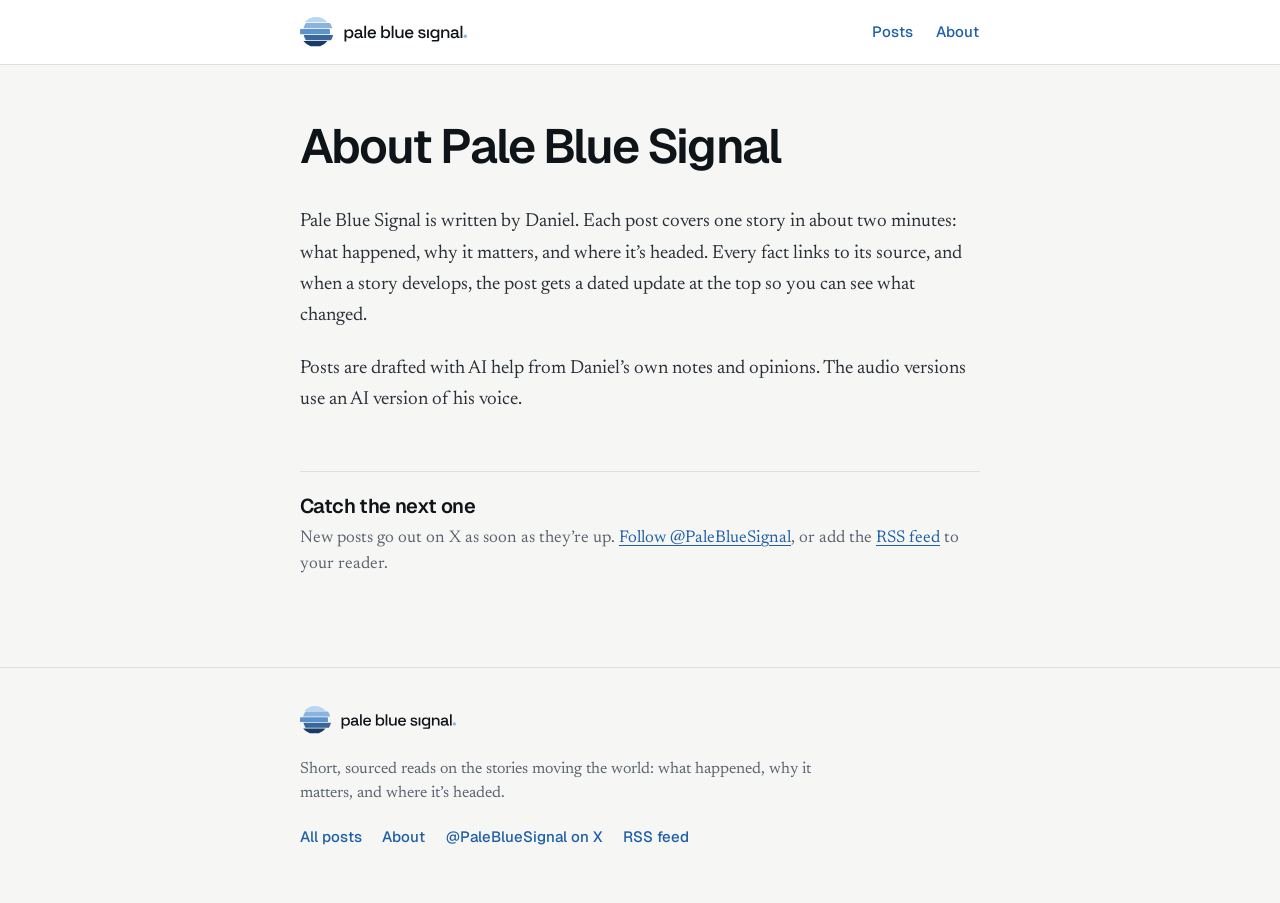
==== about/index.html @ da927456 "Pale Blue Signal" ====
<!doctype html>
<html lang="en">
<head>
<meta charset="utf-8">
<meta name="viewport" content="width=device-width, initial-scale=1">
<title>About | Pale Blue Signal</title>
<meta name="description" content="Short, sourced reads on the stories moving the world: what happened, why it matters, and where it’s headed.">
<link rel="canonical" href="https://www.palebluesignal.com/about/">
<link rel="icon" href="/favicon.ico?v=ba4021fbe9" sizes="32x32">
<link rel="icon" href="/assets/favicon-16.png?v=ba4021fbe9" type="image/png" sizes="16x16">
<link rel="icon" href="/assets/favicon-32.png?v=ba4021fbe9" type="image/png" sizes="32x32">
<link rel="icon" href="/assets/favicon-48.png?v=ba4021fbe9" type="image/png" sizes="48x48">
<link rel="icon" href="/assets/favicon.svg?v=ba4021fbe9" type="image/svg+xml">
<link rel="apple-touch-icon" href="/assets/apple-touch-icon-180.png?v=ba4021fbe9" sizes="180x180">
<link rel="manifest" href="/site.webmanifest?v=ba4021fbe9">
<link rel="alternate" type="application/rss+xml" title="Pale Blue Signal" href="https://www.palebluesignal.com/feed.xml">
<meta name="color-scheme" content="light dark">
<meta name="theme-color" content="#FFFFFF" media="(prefers-color-scheme: light)">
<meta name="theme-color" content="#121821" media="(prefers-color-scheme: dark)">
<meta property="og:site_name" content="Pale Blue Signal">
<meta property="og:title" content="About Pale Blue Signal">
<meta property="og:description" content="Short, sourced reads on the stories moving the world: what happened, why it matters, and where it’s headed.">
<meta property="og:url" content="https://www.palebluesignal.com/about/">
<meta property="og:type" content="website">
<meta property="og:image" content="https://www.palebluesignal.com/assets/og-default-1200x630.png?v=ba4021fbe9">
<meta property="og:image:width" content="1200">
<meta property="og:image:height" content="630">
<meta property="og:image:alt" content="The Pale Blue Signal logo: a blue sphere cut into five shifted bands, beside the words pale blue signal.">
<meta name="twitter:image" content="https://www.palebluesignal.com/assets/og-default-1200x630.png?v=ba4021fbe9">
<meta name="twitter:image:alt" content="The Pale Blue Signal logo: a blue sphere cut into five shifted bands, beside the words pale blue signal.">
<meta name="twitter:card" content="summary_large_image">
<meta name="twitter:site" content="@PaleBlueSignal">
<link rel="preconnect" href="https://fonts.googleapis.com">
<link rel="preconnect" href="https://fonts.gstatic.com" crossorigin>
<link rel="stylesheet" href="https://fonts.googleapis.com/css2?family=Geist:wght@500;600&family=Geist+Mono:wght@400;500&family=Newsreader:ital,opsz,wght@0,6..72,400;0,6..72,500;1,6..72,400;1,6..72,500&display=swap">
<link rel="stylesheet" href="/assets/site.css?v=ba4021fbe9">
<script src="/assets/site.js?v=ba4021fbe9" defer></script>
</head>
<body class="about-page">
<a class="skip" href="#main">Skip to content</a>
<header class="bar">
  <div class="wrap bar-in">
    <a class="brand" href="/" aria-label="Pale Blue Signal, home"><span class="logo"><span class="lockup"><img class="on-light" src="/assets/lockup-on-light.svg?v=ba4021fbe9" alt="" width="961" height="172"><img class="on-dark" src="/assets/lockup-on-dark.svg?v=ba4021fbe9" alt="" width="961" height="172"></span><img class="mark" src="/assets/mark.svg?v=ba4021fbe9" alt="" width="172" height="172"></span></a>
    <nav class="nav" aria-label="Site"><a href="/">Posts</a><a href="/about/">About</a></nav>
  </div>
</header>
<main id="main">
<article class="page wrap">
  <h1>About Pale Blue Signal</h1>
  <p>Pale Blue Signal is written by Daniel. Each post covers one story in about two minutes: what happened, why it matters, and where it’s headed. Every fact links to its source, and when a story develops, the post gets a dated update at the top so you can see what changed.</p>
  <p>Posts are drafted with AI help from Daniel’s own notes and opinions. The audio versions use an AI version of his voice.</p>
</article>
<section class="follow wrap" aria-labelledby="follow-h">
  <h2 id="follow-h">Catch the next one</h2>
  <p>New posts go out on X as soon as they’re up. <a href="https://x.com/PaleBlueSignal" rel="me noopener">Follow @PaleBlueSignal</a>, or add the <a href="/feed.xml">RSS feed</a> to your reader.</p>
</section>
</main>
<footer class="foot">
  <div class="wrap">
    <a class="brand" href="/" aria-label="Pale Blue Signal, home"><span class="logo logo-sm"><span class="lockup"><img class="on-light" src="/assets/lockup-on-light.svg?v=ba4021fbe9" alt="" width="961" height="172"><img class="on-dark" src="/assets/lockup-on-dark.svg?v=ba4021fbe9" alt="" width="961" height="172"></span><img class="mark" src="/assets/mark.svg?v=ba4021fbe9" alt="" width="172" height="172"></span></a>
    <p class="foot-tag">Short, sourced reads on the stories moving the world: what happened, why it matters, and where it’s headed.</p>
    <ul class="foot-links">
      <li><a href="/">All posts</a></li>
      <li><a href="/about/">About</a></li>
<li><a href="https://x.com/PaleBlueSignal" rel="me noopener">@PaleBlueSignal on X</a></li>      <li><a href="/feed.xml">RSS feed</a></li>
    </ul>
  </div>
</footer>
</body>
</html>
---- assets/site.css ----
/* Pale Blue Signal
   Brand kit: pale-blue-signal-brand (BRAND.md, tokens/tokens.css). Ink on paper, generous
   whitespace. Blue appears only in the mark, links, the meta line and the wordmark's period.
   Type: Geist for headlines and UI, Newsreader for reading, Geist Mono for the meta line and
   labels. The logo is the kit's outlined SVG; its typeface lives only inside those files. */

/* ── Tokens, copied from the brand kit's tokens/tokens.css ─────────────── */
:root {
  --pbs-paper: #F6F7F4;
  --pbs-surface: #FFFFFF;
  --pbs-ink: #0F1419;
  --pbs-body: #2A3038;
  --pbs-graphite: #5B6470;
  --pbs-rule: #DDE1E4;
  --pbs-link: #1F5FA8;
  --pbs-dot: #8DB8DF;

  --pbs-font-display: "Geist", ui-sans-serif, system-ui, sans-serif;
  --pbs-font-body: "Newsreader", Georgia, "Times New Roman", serif;
  --pbs-font-mono: "Geist Mono", ui-monospace, "SF Mono", monospace;

  --pbs-text-meta: 12px;
  --pbs-text-ui: 15px;
  --pbs-text-body: 19px;
  --pbs-text-dek: 21px;
  --pbs-text-h3: 24px;
  --pbs-text-h2: 32px;
  --pbs-text-h1: clamp(34px, 5vw, 48px);
  --pbs-text-display: clamp(40px, 7vw, 64px);

  --pbs-tracking-display: -0.04em;
  --pbs-tracking-meta: 0.08em;
  --pbs-leading-body: 1.65;
  --pbs-leading-head: 1.08;

  --pbs-radius-sm: 8px;
  --pbs-radius-md: 14px;
  --pbs-radius-lg: 20px;
  --pbs-measure: 68ch;
  --pbs-page-max: 1200px;
}
@media (prefers-color-scheme: dark) {
  :root:not([data-theme="light"]) {
    --pbs-paper: #0B0F14;
    --pbs-surface: #121821;
    --pbs-ink: #E8EDF2;
    --pbs-body: #C5CDD6;
    --pbs-graphite: #8C96A3;
    --pbs-rule: #232B36;
    --pbs-link: #8DB8DF;
  }
}
:root[data-theme="dark"] {
  --pbs-paper: #0B0F14;
  --pbs-surface: #121821;
  --pbs-ink: #E8EDF2;
  --pbs-body: #C5CDD6;
  --pbs-graphite: #8C96A3;
  --pbs-rule: #232B36;
  --pbs-link: #8DB8DF;
}

/* ── The page ──────────────────────────────────────────────────────────── */
:root { --gutter: 16px; color-scheme: light dark; }
:root[data-theme="light"] { color-scheme: light; }
:root[data-theme="dark"] { color-scheme: dark; }
@media (min-width: 760px) { :root { --gutter: 32px; } }

* { box-sizing: border-box; }
html { -webkit-text-size-adjust: 100%; background: var(--pbs-paper); }
body {
  margin: 0;
  background: var(--pbs-paper);
  color: var(--pbs-body);
  font: 400 var(--pbs-text-body)/var(--pbs-leading-body) var(--pbs-font-body);
  font-optical-sizing: auto;
  -webkit-font-smoothing: antialiased;
  text-rendering: optimizeLegibility;
  overflow-wrap: break-word;
}
a { color: var(--pbs-link); text-decoration-thickness: 1px; text-underline-offset: .18em; }
a:hover { color: var(--pbs-ink); text-decoration-thickness: 2px; }
:focus-visible { outline: 2px solid var(--pbs-link); outline-offset: 3px; border-radius: 4px; }
img { max-width: 100%; }
.vh {
  position: absolute; width: 1px; height: 1px; margin: -1px; padding: 0; border: 0;
  overflow: hidden; clip: rect(0 0 0 0); white-space: nowrap;
}

/* One reading column, about 68 characters of the essay face wide */
.wrap {
  width: 100%;
  max-width: calc(var(--pbs-measure) + 2 * var(--gutter));
  margin-inline: auto;
  padding-inline: var(--gutter);
  font-family: var(--pbs-font-body);
  font-size: var(--pbs-text-body);
}

.skip {
  position: absolute; left: -9999px; top: 10px; z-index: 10;
  padding: 12px 16px; border-radius: var(--pbs-radius-sm);
  background: var(--pbs-ink); color: var(--pbs-paper);
  font: 500 var(--pbs-text-ui)/1 var(--pbs-font-display); text-decoration: none;
}
.skip:focus { left: 12px; }
.skip:hover { color: var(--pbs-paper); }

/* ── The logo: light or dark lockup by theme; the mark alone where the lockup
   would be under its 120px minimum. Clear space: at least one band (a fifth of the mark).
   The logo never shrinks or stretches: it keeps the file's own proportions. */
.brand { display: inline-flex; align-items: center; min-width: 44px; min-height: 44px; padding: 6px 0; text-decoration: none; }
.logo { --logo-h: 30px; display: inline-flex; align-items: center; }
.logo-sm { --logo-h: 28px; }
.logo-lg { --logo-h: clamp(40px, 10vw, 56px); }
.logo .lockup { display: inline-flex; }
.logo img { display: block; width: auto; max-width: none; height: var(--logo-h); }
.logo .on-dark, .logo .mark { display: none; }
@media (prefers-color-scheme: dark) {
  :root:not([data-theme="light"]) .logo .on-light { display: none; }
  :root:not([data-theme="light"]) .logo .on-dark { display: block; }
}
:root[data-theme="dark"] .logo .on-light { display: none; }
:root[data-theme="dark"] .logo .on-dark { display: block; }
@media (max-width: 299px) {
  .logo .lockup { display: none; }
  .logo .mark { display: block; }
}
/* The top bar: the mark alone once the lockup and the links no longer fit side by side */
@media (max-width: 339px) {
  .bar .logo .lockup { display: none; }
  .bar .logo .mark { display: block; }
}

/* ── Top bar on every page but the home page ───────────────────────────── */
.bar { border-bottom: 1px solid var(--pbs-rule); background: var(--pbs-surface); }
.bar-in { display: flex; align-items: center; justify-content: space-between; gap: 8px 20px; padding-block: 10px; }
.bar-in .brand { flex: none; }
.nav { display: flex; flex-wrap: wrap; gap: 0 20px; font: 500 var(--pbs-text-ui)/1.2 var(--pbs-font-display); }
.nav a, .foot-links a {
  display: inline-flex; align-items: center; min-width: 44px; min-height: 44px; padding: 0;
  color: var(--pbs-link); text-decoration: none;
}
.nav a:hover { color: var(--pbs-ink); text-decoration: underline; }

/* ── Home: the lockup and the tagline on the plain page ───────────────── */
.masthead { border-bottom: 1px solid var(--pbs-rule); }
.masthead .wrap { padding-block: clamp(44px, 10vw, 80px) clamp(20px, 4vw, 32px); }
.masthead-name { margin: 0; line-height: 0; }
.tagline {
  max-width: 34em; margin: 24px 0 0;
  color: var(--pbs-graphite);
  font: 400 clamp(19px, 2.4vw, 21px)/1.5 var(--pbs-font-body);
  text-wrap: pretty;
}
.masthead-nav { margin-top: 10px; }

/* ── Home: the list of posts ───────────────────────────────────────────── */
.list { padding-top: clamp(28px, 6vw, 48px); }
.entries { list-style: none; margin: 0; padding: 0; }
.entry { position: relative; padding-block: 26px; border-top: 1px solid var(--pbs-rule); }
.entry:first-child { padding-top: 0; border-top: 0; }
.entry:last-child { padding-bottom: 0; }
.entry .meta { margin-bottom: 10px; }
.e-title {
  margin: 0; color: var(--pbs-ink);
  font: 600 clamp(24px, 3.4vw, 30px)/var(--pbs-leading-head) var(--pbs-font-display);
  letter-spacing: var(--pbs-tracking-display);
  text-wrap: balance;
}
.e-title a { color: inherit; text-decoration: none; }
.e-title a::after { content: ""; position: absolute; inset: 0; }
.entry:hover .e-title a, .e-title a:focus-visible { text-decoration: underline; text-decoration-thickness: 2px; text-underline-offset: .12em; }
.e-dek { margin: 10px 0 0; color: var(--pbs-graphite); font: 400 var(--pbs-text-body)/1.5 var(--pbs-font-body); text-wrap: pretty; }
.empty { margin: 0; color: var(--pbs-graphite); }

/* ── The meta line: TOPIC · DATE · N MIN READ ──────────────────────────── */
.meta {
  margin: 0 0 14px;
  color: var(--pbs-link);
  font: 400 var(--pbs-text-meta)/1.6 var(--pbs-font-mono);
  letter-spacing: var(--pbs-tracking-meta);
  text-transform: uppercase;
}
.meta .mi { white-space: nowrap; }
.meta a { color: inherit; }
.meta a:hover { color: var(--pbs-ink); }

/* ── A post ────────────────────────────────────────────────────────────── */
.post { padding-top: clamp(28px, 6vw, 56px); }
.post h1 {
  margin: 0; color: var(--pbs-ink);
  font: 600 var(--pbs-text-h1)/var(--pbs-leading-head) var(--pbs-font-display);
  letter-spacing: var(--pbs-tracking-display);
  text-wrap: balance;
}
.dek {
  margin: 16px 0 0; color: var(--pbs-graphite);
  font: 400 clamp(19px, 2.6vw, 21px)/1.45 var(--pbs-font-body);
  text-wrap: pretty;
}
.byline { margin: 18px 0 0; color: var(--pbs-ink); font: 500 var(--pbs-text-ui)/1.3 var(--pbs-font-display); }

/* Listen */
.listen {
  display: grid; grid-template-columns: auto 1fr auto; align-items: center; gap: 12px 14px;
  margin: 28px 0 4px; padding: 14px 16px;
  border: 1px solid var(--pbs-rule); border-radius: var(--pbs-radius-md); background: var(--pbs-surface);
}
.listen[hidden] { display: none; }
.l-play {
  width: 48px; height: 48px; border: 0; border-radius: 50%;
  display: grid; place-items: center;
  background: var(--pbs-ink); color: var(--pbs-paper); cursor: pointer;
}
.l-play svg { width: 20px; height: 20px; fill: currentColor; }
.i-pause, .listen.playing .i-play { display: none; }
.listen.playing .i-pause { display: block; }
.l-title { display: block; color: var(--pbs-ink); font: 600 var(--pbs-text-ui)/1.25 var(--pbs-font-display); }
.l-sub { display: block; margin-top: 3px; color: var(--pbs-graphite); font: 400 14px/1.35 var(--pbs-font-display); }
.l-speed {
  min-width: 48px; height: 44px; padding: 0 10px;
  border: 1px solid var(--pbs-graphite); border-radius: var(--pbs-radius-sm);
  background: var(--pbs-paper); color: var(--pbs-ink);
  font: 500 13px/1 var(--pbs-font-mono); font-variant-numeric: tabular-nums; cursor: pointer;
}
.l-speed:hover { border-color: var(--pbs-ink); }
.l-bar { grid-column: 1 / -1; height: 4px; border-radius: 2px; background: var(--pbs-rule); overflow: hidden; cursor: pointer; }
.l-bar > span { display: block; width: 0; height: 100%; background: var(--pbs-ink); transition: width .3s linear; }
.listen:not(.started) .l-bar { display: none; }
.plain-audio { width: 100%; margin-top: 20px; }

/* Updates: a dated log, newest first */
.updates { margin: 30px 0 4px 6px; padding-left: 22px; border-left: 2px solid var(--pbs-rule); }
.update { position: relative; margin: 0 0 20px; }
.update:last-child { margin-bottom: 0; }
.update::before {
  content: ""; position: absolute; left: -31px; top: .3em;
  width: 12px; height: 12px; border-radius: 50%;
  background: var(--pbs-paper); border: 2px solid var(--pbs-ink);
}
.update:first-child::before { background: var(--pbs-ink); }
.u-head { display: flex; flex-wrap: wrap; align-items: baseline; gap: 4px 12px; margin: 0; }
.u-n {
  color: var(--pbs-ink);
  font: 500 var(--pbs-text-meta)/1.6 var(--pbs-font-mono);
  letter-spacing: var(--pbs-tracking-meta); text-transform: uppercase;
}
.u-head time { color: var(--pbs-graphite); font: 400 14px/1.4 var(--pbs-font-display); }
.u-new {
  padding: 1px 8px; border-radius: 999px; background: var(--pbs-ink); color: var(--pbs-paper);
  font: 500 11px/1.7 var(--pbs-font-mono); letter-spacing: .06em; text-transform: uppercase;
}
.u-new[hidden] { display: none; }
.u-text { color: var(--pbs-body); }
.u-text p { margin: .3em 0 0; }

/* The essay */
.post-body { margin-top: 28px; color: var(--pbs-body); }
/* A bare address or a long handle wraps instead of pushing the page sideways on a phone */
.post-body, .u-text, .sources, figcaption, .linkcard a, .dek, .page { overflow-wrap: anywhere; }
.post-body > p { margin: 0 0 1.1em; }
.post-body h2 {
  margin: 1.7em 0 .5em; color: var(--pbs-ink);
  font: 600 var(--pbs-text-h3)/var(--pbs-leading-head) var(--pbs-font-display);
  letter-spacing: var(--pbs-tracking-display);
  text-wrap: balance;
}
.post-body h2:first-child { margin-top: .4em; }
.post-body strong { color: var(--pbs-ink); font-weight: 500; }
.post-body ul { margin: 0 0 1.1em; padding-left: 1.2em; }
.post-body li { margin: .3em 0; }
.post-body > blockquote {
  margin: 1.5em 0; padding: 0 0 0 18px; border-left: 2px solid var(--pbs-ink);
  color: var(--pbs-ink); font-style: italic;
}
.post-body > blockquote p { margin: 0; }
.cite { margin-left: 1px; font: 500 .6em/0 var(--pbs-font-mono); font-variant-numeric: tabular-nums; }
.cite a { text-decoration: none; }
.cite a:hover { text-decoration: underline; }

/* Pictures and post cards */
.post-body figure { margin: 1.8em 0; }
.shot img {
  display: block; width: 100%; height: auto;
  border: 1px solid var(--pbs-rule); border-radius: var(--pbs-radius-md); background: var(--pbs-surface);
}
figcaption { margin-top: 10px; color: var(--pbs-graphite); font: 400 14px/1.45 var(--pbs-font-display); }
figcaption a { white-space: nowrap; }
.xpost .twitter-tweet, .quote blockquote {
  margin: 0; padding: 16px 18px;
  border: 1px solid var(--pbs-rule); border-radius: var(--pbs-radius-md); background: var(--pbs-surface);
  font: 400 17px/1.55 var(--pbs-font-body);
}
.xpost .twitter-tweet p, .quote blockquote p { margin: 0 0 .6em; color: var(--pbs-ink); }
.quote blockquote p:last-child { margin: 0; }
.xpost .twitter-tweet { color: var(--pbs-graphite); font-size: 15px; }
.xpost .twitter-tweet p { font-size: 17px; }
.xpost iframe { max-width: 100% !important; }
.video iframe { display: block; width: 100%; aspect-ratio: 16 / 9; border: 0; border-radius: var(--pbs-radius-md); }
.linkcard a {
  display: block; padding: 14px 16px;
  border: 1px solid var(--pbs-rule); border-radius: var(--pbs-radius-md); background: var(--pbs-surface);
  color: inherit; text-decoration: none;
}
.linkcard a:hover { border-color: var(--pbs-ink); }
.lc-site {
  display: block; color: var(--pbs-graphite);
  font: 400 var(--pbs-text-meta)/1.5 var(--pbs-font-mono); letter-spacing: var(--pbs-tracking-meta); text-transform: uppercase;
}
.lc-title { display: block; margin-top: 6px; color: var(--pbs-ink); font: 600 17px/1.3 var(--pbs-font-display); letter-spacing: -.02em; }
.lc-desc { display: block; margin-top: 6px; color: var(--pbs-graphite); font: 400 16px/1.45 var(--pbs-font-body); }

/* Labels (Sources) */
.label {
  margin: 0 0 12px; color: var(--pbs-graphite);
  font: 500 var(--pbs-text-meta)/1.5 var(--pbs-font-mono);
  letter-spacing: var(--pbs-tracking-meta); text-transform: uppercase;
}
.sources { margin-top: 2.6em; padding-top: 20px; border-top: 1px solid var(--pbs-rule); }
.sources ol { margin: 0; padding-left: 2.4em; color: var(--pbs-body); font: 400 16px/1.5 var(--pbs-font-body); }
.sources li { margin: .5em 0; padding-left: .2em; }
.sources li::marker { content: "[" counter(list-item) "]  "; color: var(--pbs-graphite); font: 400 12px var(--pbs-font-mono); }
.s-outlet { color: var(--pbs-ink); font-weight: 500; }

/* Buttons */
.btn {
  display: inline-flex; align-items: center; justify-content: center;
  min-height: 44px; padding: 0 18px;
  border: 1px solid var(--pbs-graphite); border-radius: var(--pbs-radius-sm);
  background: var(--pbs-surface); color: var(--pbs-ink);
  font: 500 var(--pbs-text-ui)/1 var(--pbs-font-display); text-decoration: none; cursor: pointer;
}
.btn:hover { border-color: var(--pbs-ink); color: var(--pbs-ink); }
.btn.primary { border-color: var(--pbs-ink); background: var(--pbs-ink); color: var(--pbs-paper); }
.btn.primary:hover { color: var(--pbs-paper); }
.share { display: flex; flex-wrap: wrap; gap: 10px; margin: 2.4em 0 0; }

/* Follow along */
.follow { margin-top: clamp(36px, 7vw, 56px); }
.follow h2 {
  margin: 0 0 8px; padding-top: 24px; border-top: 1px solid var(--pbs-rule);
  color: var(--pbs-ink); font: 600 20px/var(--pbs-leading-head) var(--pbs-font-display); letter-spacing: -.03em;
}
.follow p { margin: 0; color: var(--pbs-graphite); font-size: 17px; line-height: 1.55; }
.substack { display: block; width: 100%; max-width: 480px; border: 1px solid var(--pbs-rule); border-radius: var(--pbs-radius-sm); }

/* About and not-found pages */
.page { padding-top: clamp(28px, 6vw, 56px); }
.page h1 {
  margin: 0 0 .7em; color: var(--pbs-ink);
  font: 600 var(--pbs-text-h1)/var(--pbs-leading-head) var(--pbs-font-display);
  letter-spacing: var(--pbs-tracking-display);
  text-wrap: balance;
}
.page p { margin: 0 0 1.1em; }

/* Footer */
.foot { margin-top: clamp(48px, 9vw, 88px); border-top: 1px solid var(--pbs-rule); }
.foot .wrap { padding-block: 30px 44px; }
.foot-tag { max-width: 34em; margin: 12px 0 0; color: var(--pbs-graphite); font: 400 16px/1.5 var(--pbs-font-body); }
.foot-links {
  display: flex; flex-wrap: wrap; gap: 0 20px; margin: 10px 0 0; padding: 0; list-style: none;
  font: 500 var(--pbs-text-ui)/1.2 var(--pbs-font-display);
}
.foot-links a:hover { color: var(--pbs-ink); text-decoration: underline; }

@media (prefers-reduced-motion: reduce) {
  *, *::before, *::after { animation: none !important; transition: none !important; }
}
@media print {
  .bar .nav, .masthead-nav, .listen, .share, .follow, .foot { display: none; }
  html, body { background: #fff; color: #000; }
}
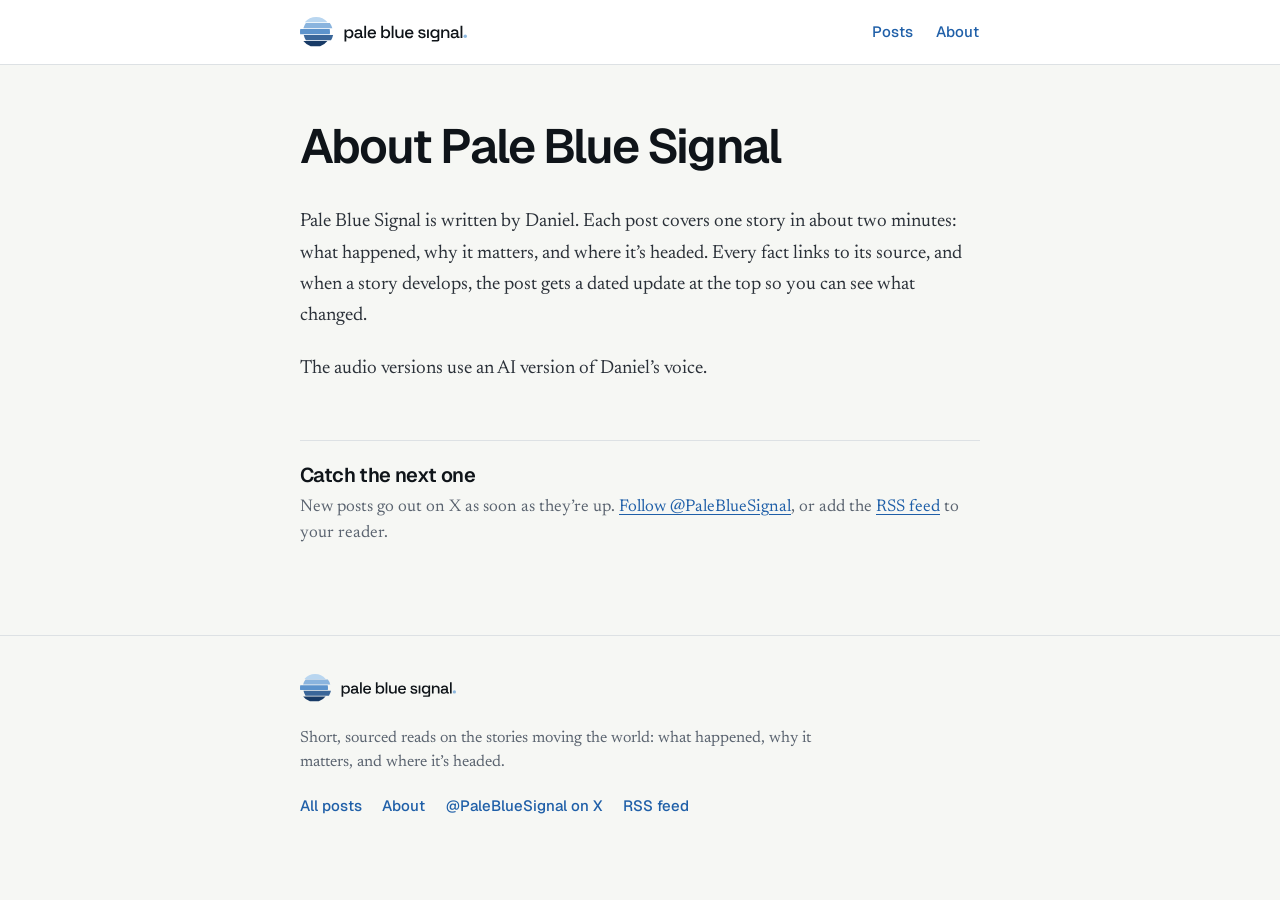
==== commit f76ecc18: "Refresh the site's pages" ====
--- a/about/index.html
+++ b/about/index.html
@@ -48,7 +48,7 @@
 <article class="page wrap">
   <h1>About Pale Blue Signal</h1>
   <p>Pale Blue Signal is written by Daniel. Each post covers one story in about two minutes: what happened, why it matters, and where it’s headed. Every fact links to its source, and when a story develops, the post gets a dated update at the top so you can see what changed.</p>
-  <p>Posts are drafted with AI help from Daniel’s own notes and opinions. The audio versions use an AI version of his voice.</p>
+  <p>The audio versions use an AI version of Daniel’s voice.</p>
 </article>
 <section class="follow wrap" aria-labelledby="follow-h">
   <h2 id="follow-h">Catch the next one</h2>
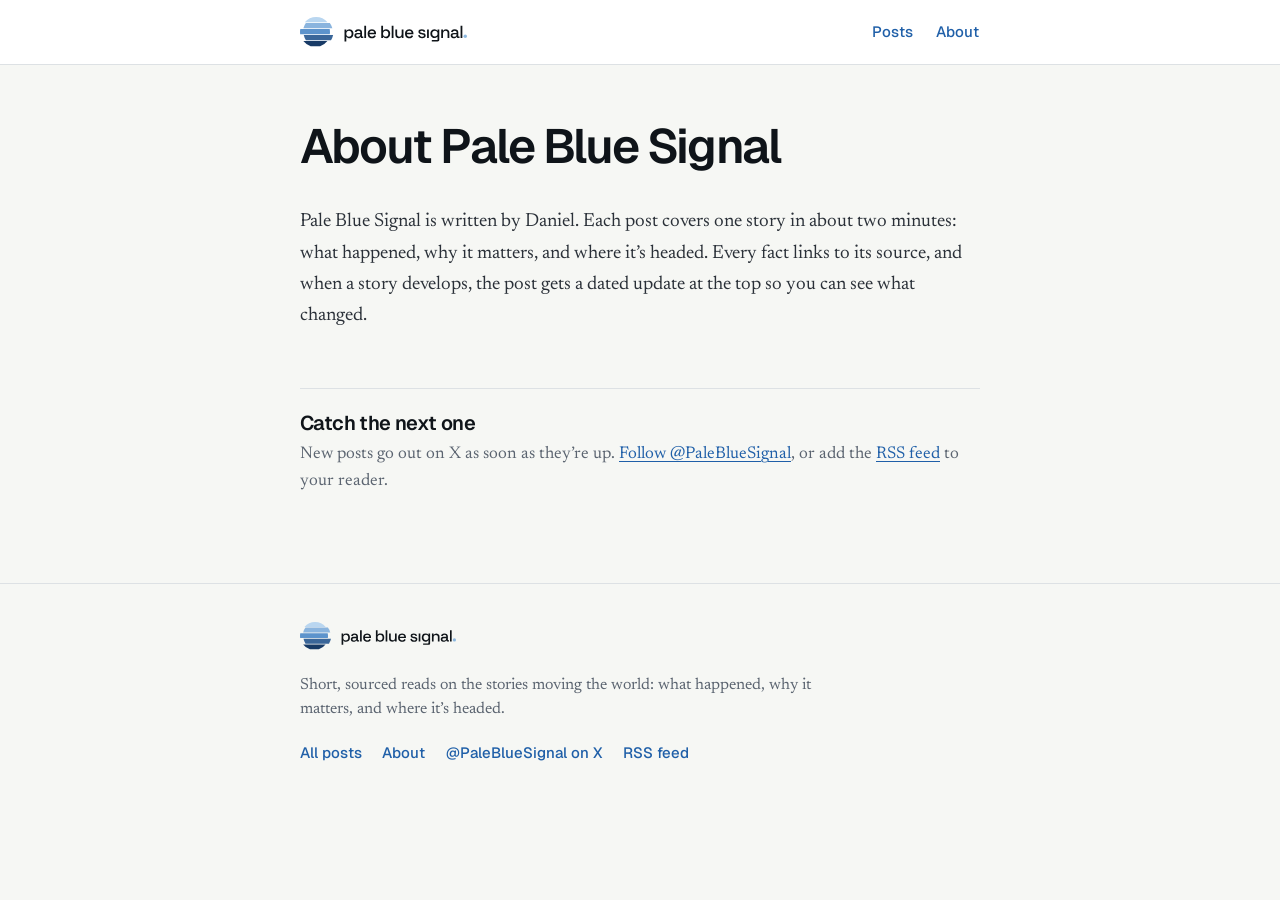
==== commit 5780ee81: "Refresh the site's pages" ====
--- a/about/index.html
+++ b/about/index.html
@@ -48,7 +48,6 @@
 <article class="page wrap">
   <h1>About Pale Blue Signal</h1>
   <p>Pale Blue Signal is written by Daniel. Each post covers one story in about two minutes: what happened, why it matters, and where it’s headed. Every fact links to its source, and when a story develops, the post gets a dated update at the top so you can see what changed.</p>
-  <p>The audio versions use an AI version of Daniel’s voice.</p>
 </article>
 <section class="follow wrap" aria-labelledby="follow-h">
   <h2 id="follow-h">Catch the next one</h2>
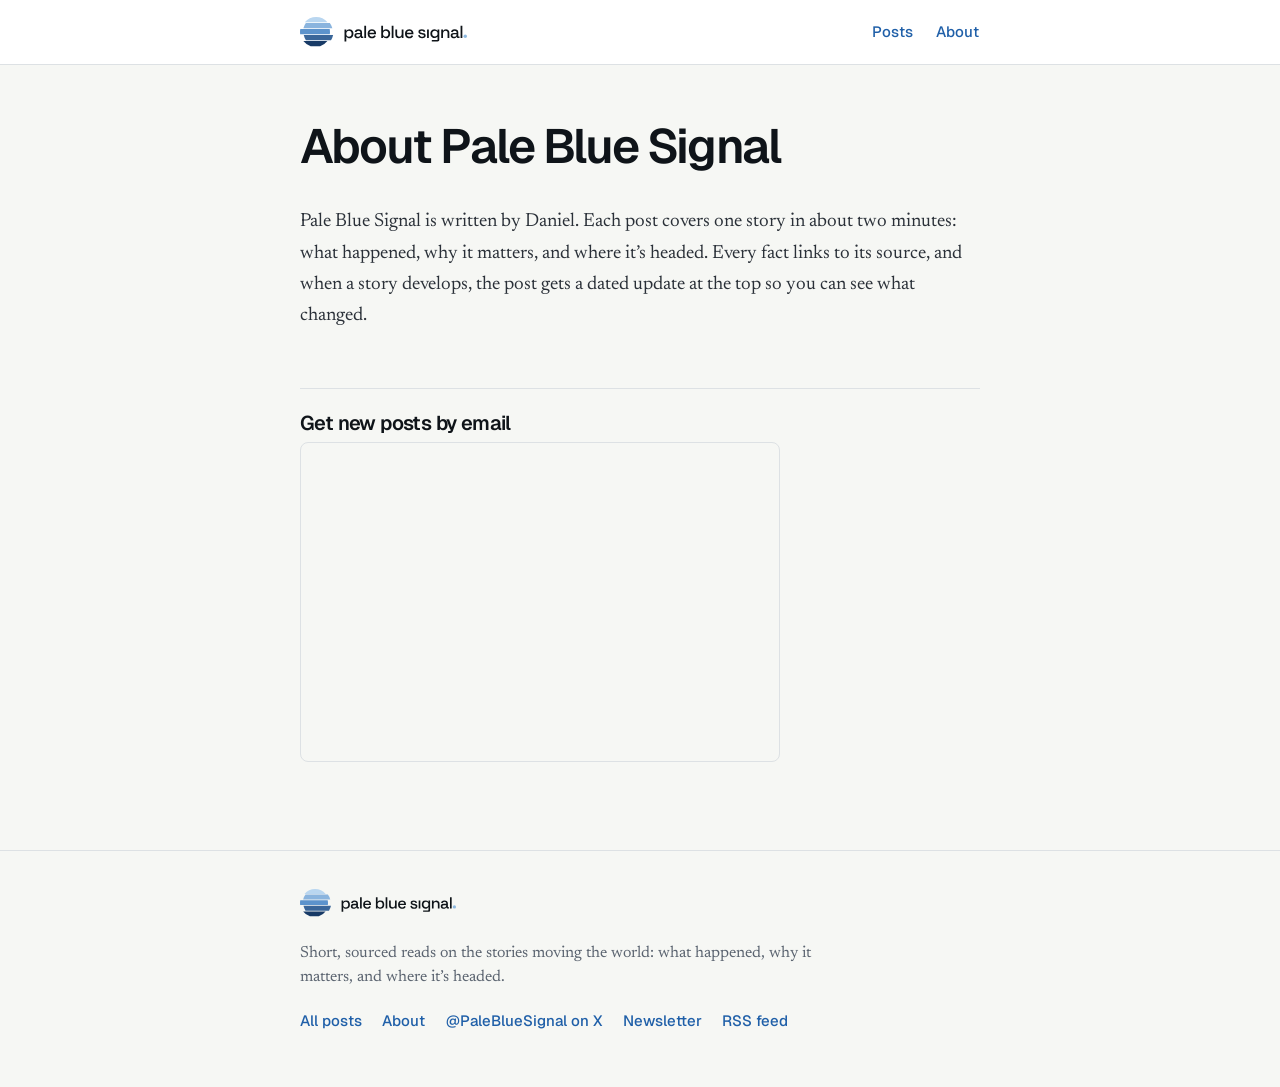
==== commit 99f29228: "Refresh the site's pages" ====
--- a/about/index.html
+++ b/about/index.html
@@ -49,9 +49,9 @@
   <h1>About Pale Blue Signal</h1>
   <p>Pale Blue Signal is written by Daniel. Each post covers one story in about two minutes: what happened, why it matters, and where it’s headed. Every fact links to its source, and when a story develops, the post gets a dated update at the top so you can see what changed.</p>
 </article>
-<section class="follow wrap" aria-labelledby="follow-h">
-  <h2 id="follow-h">Catch the next one</h2>
-  <p>New posts go out on X as soon as they’re up. <a href="https://x.com/PaleBlueSignal" rel="me noopener">Follow @PaleBlueSignal</a>, or add the <a href="/feed.xml">RSS feed</a> to your reader.</p>
+<section class="follow wrap" id="subscribe" aria-labelledby="follow-h">
+  <h2 id="follow-h">Get new posts by email</h2>
+  <iframe class="substack" src="https://palebluesignal.substack.com/embed" title="Subscribe to Pale Blue Signal" width="480" height="320" loading="lazy"></iframe>
 </section>
 </main>
 <footer class="foot">
@@ -61,7 +61,7 @@
     <ul class="foot-links">
       <li><a href="/">All posts</a></li>
       <li><a href="/about/">About</a></li>
-<li><a href="https://x.com/PaleBlueSignal" rel="me noopener">@PaleBlueSignal on X</a></li>      <li><a href="/feed.xml">RSS feed</a></li>
+<li><a href="https://x.com/PaleBlueSignal" rel="me noopener">@PaleBlueSignal on X</a></li><li><a href="https://palebluesignal.substack.com" rel="noopener">Newsletter</a></li>      <li><a href="/feed.xml">RSS feed</a></li>
     </ul>
   </div>
 </footer>
